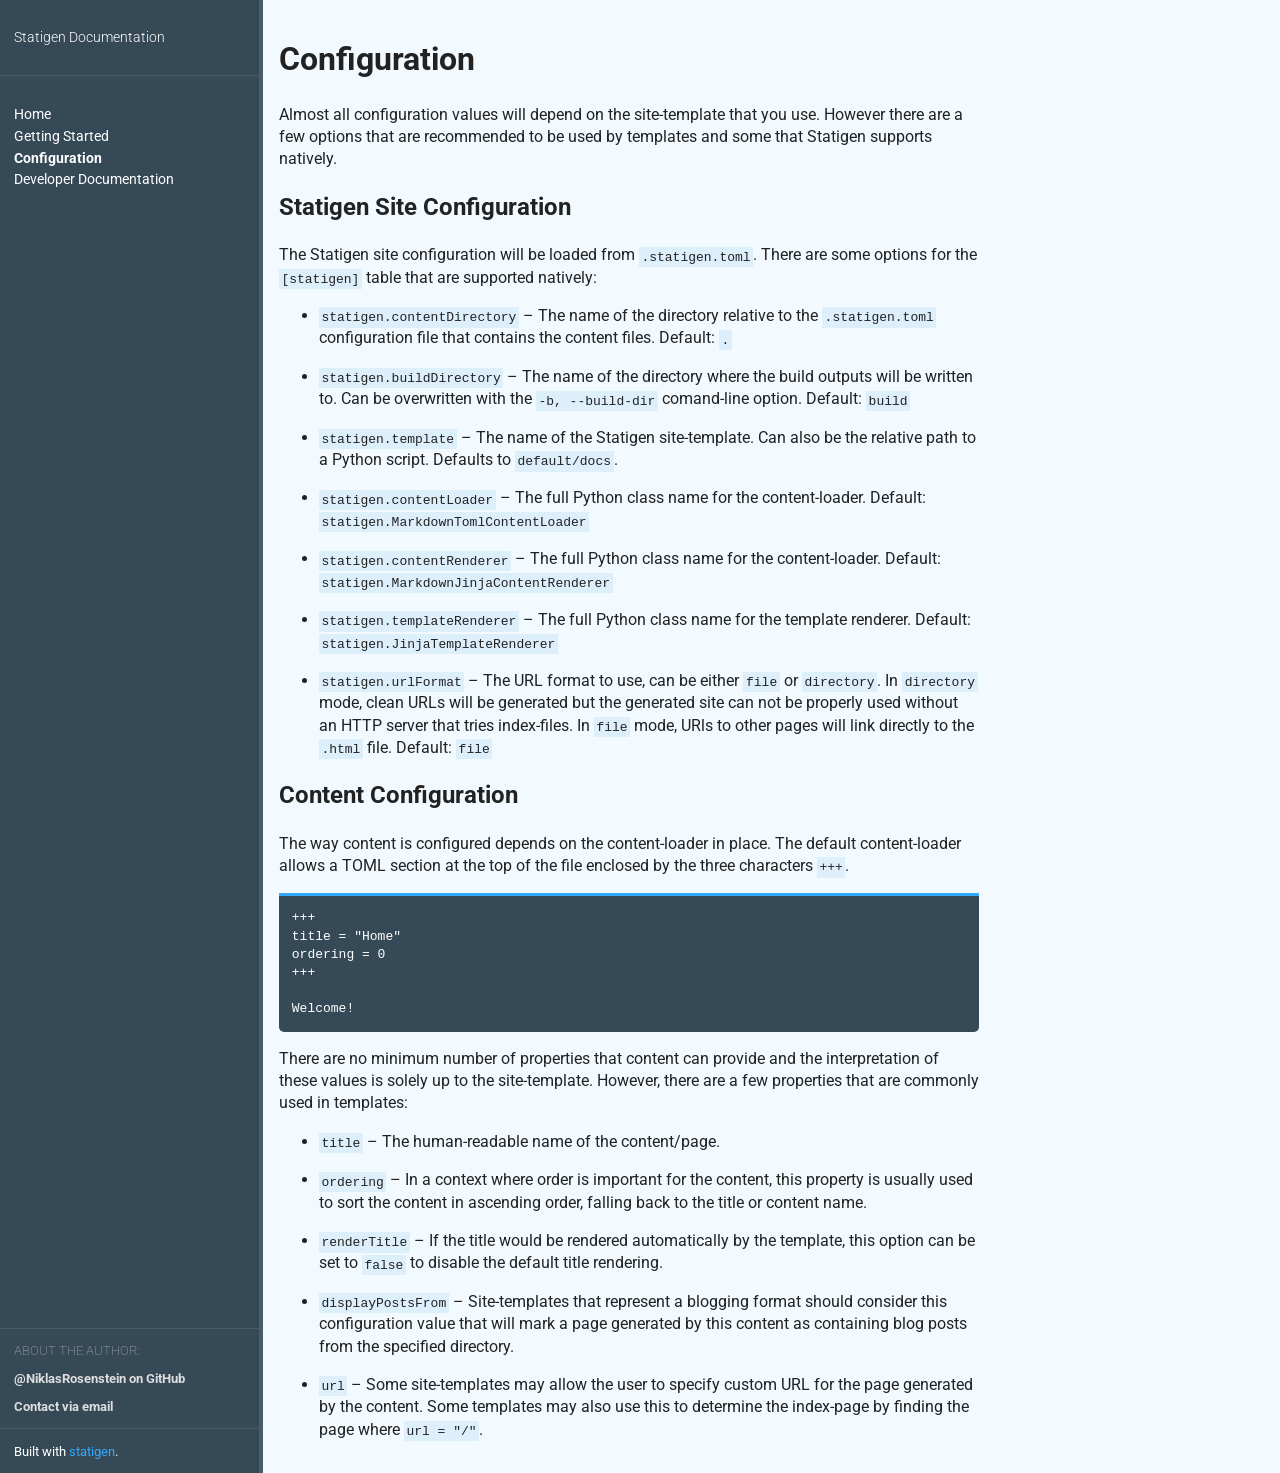
==== config.html @ b5ecdfa7 "inital commit" ====
<!DOCTYPE html>
<html>
  <head>
    <meta charset="utf8">
    <title>Configuration</title>
    <link href="static/style.css" rel="stylesheet">
  </head>
  <body>
    
    <div class="sidebar">
      <div class="title">
        <p><a href="index.html">Statigen Documentation</a></p>
      </div>
      <hr/>
      <div class="toc">
        
    <ul>
      
      <li><a class="" href="index.html">Home</a></li>
      
    <ul>
      
    </ul>
    
      
      <li><a class="" href="getting-started.html">Getting Started</a></li>
      
    <ul>
      
    </ul>
    
      
      <li><a class="active" href="config.html">Configuration</a></li>
      
    <ul>
      
    </ul>
    
      
      <li><a class="" href="developer.html">Developer Documentation</a></li>
      
    <ul>
      
    </ul>
    
      
    </ul>
    
      </div>
      
        <hr/>
        <div class="author">
          <p class="subtitle">About the author:</p>
          
          <a href="https://github.com/NiklasRosenstein">@NiklasRosenstein on GitHub</a>
          
          
          <a href="mailto:rosensteinniklas@gmail.com">Contact via email</a>
          
        </div>
      
      <hr/>
      <div class="statigen-notice">Built with <a href="https://github.com/NiklasRosenstein/statigen">statigen</a>.</div>
    </div>
    <div class="content">
      <div class="content-inner">
        
          <h1>Configuration</h1>
        
        <p>Almost all configuration values will depend on the site-template that you use.
However there are a few options that are recommended to be used by templates
and some that Statigen supports natively.</p>
<h2>Statigen Site Configuration</h2>
<p>The Statigen site configuration will be loaded from <code>.statigen.toml</code>.
There are some options for the <code>[statigen]</code> table that are supported
natively:</p>
<ul>
<li>
<p><code>statigen.contentDirectory</code> &ndash; The name of the directory relative
  to the <code>.statigen.toml</code> configuration file that contains the content
  files. Default: <code>.</code></p>
</li>
<li>
<p><code>statigen.buildDirectory</code> &ndash; The name of the directory where the
  build outputs will be written to. Can be overwritten with the <code>-b, --build-dir</code>
  comand-line option. Default: <code>build</code></p>
</li>
<li>
<p><code>statigen.template</code> &ndash; The name of the Statigen site-template. Can
  also be the relative path to a Python script. Defaults to <code>default/docs</code>.</p>
</li>
<li>
<p><code>statigen.contentLoader</code> &ndash; The full Python class name for the
  content-loader. Default: <code>statigen.MarkdownTomlContentLoader</code></p>
</li>
<li>
<p><code>statigen.contentRenderer</code> &ndash; The full Python class name for the
  content-loader. Default: <code>statigen.MarkdownJinjaContentRenderer</code></p>
</li>
<li>
<p><code>statigen.templateRenderer</code> &ndash; The full Python class name for the
  template renderer. Default: <code>statigen.JinjaTemplateRenderer</code></p>
</li>
<li>
<p><code>statigen.urlFormat</code> &ndash; The URL format to use, can be either <code>file</code>
  or <code>directory</code>. In <code>directory</code> mode, clean URLs will be generated but the
  generated site can not be properly used without an HTTP server that tries
  index-files. In <code>file</code> mode, URls to other pages will link directly to the
  <code>.html</code> file. Default: <code>file</code></p>
</li>
</ul>
<h2>Content Configuration</h2>
<p>The way content is configured depends on the content-loader in place. The
default content-loader allows a TOML section at the top of the file enclosed
by the three characters <code>+++</code>.</p>
<pre><code>+++
title = &quot;Home&quot;
ordering = 0
+++

Welcome!
</code></pre>

<p>There are no minimum number of properties that content can provide and the
interpretation of these values is solely up to the site-template. However,
there are a few properties that are commonly used in templates:</p>
<ul>
<li>
<p><code>title</code> &ndash; The human-readable name of the content/page.</p>
</li>
<li>
<p><code>ordering</code> &ndash; In a context where order is important for the content,
  this property is usually used to sort the content in ascending order, falling
  back to the title or content name.</p>
</li>
<li>
<p><code>renderTitle</code> &ndash; If the title would be rendered automatically by the
  template, this option can be set to <code>false</code> to disable the default title
  rendering.</p>
</li>
<li>
<p><code>displayPostsFrom</code> &ndash; Site-templates that represent a blogging format
  should consider this configuration value that will mark a page generated by
  this content as containing blog posts from the specified directory.</p>
</li>
<li>
<p><code>url</code> &ndash; Some site-templates may allow the user to specify custom URL
  for the page generated by the content. Some templates may also use this to
  determine the index-page by finding the page where <code>url = "/"</code>.</p>
</li>
</ul>
      </div>
    </div>
  </body>
</html>
---- static/style.css ----
@import url('https://fonts.googleapis.com/css?family=Roboto:300,400,700');

html {
  display: flex;
  flex-direction: column;
  font-family: "Roboto";
  min-height: 100%;
}
body {
  margin: 0;
  padding: 0;
  flex: 1;
}
body {
  display: flex;
}
a {
  color: #3af;
  text-decoration: none;
}
table {
  border-collapse: collapse;
}
table th {
  color: #444;
  background-color: white;
}
table tr {
  background-color: #f8f8f8;
}
table tr:nth-child(odd) {
  background-color: #efefef;
}
table th, table td {
  padding: 0.2em 1em;
  border: 1px solid gray;
}

.sidebar {
  display: flex;
  flex-direction: column;
  width: 230px;
  padding: 1em;
  background-color: #364957;
  color: white;
  font-size: 90%;
}
.sidebar .title a {
  font-weight: 300;
  color: inherit;
}
.toc {
  flex: 1;
}
.toc a {
  color: inherit;
  line-height: 1.5;
}
.toc > ul {
  padding-left: 0;
}
.toc ul ul {
  padding-left: 1em;
}
.toc ul ul li {
  color: #ccc;
  font-weight: 300;
}
.toc ul li {
  list-style: none;
}
.toc ul li a.active {
  font-weight: bold;
}
.sidebar .statigen-notice {
  font-size: 90%;
}
.sidebar .statigen-notice a {
  color: #3af;
}
.sidebar hr {
  margin: 1em -1em;
  display: block;
  border: none;
  border-top: 1px solid rgba(255, 255, 255, .1);
}
.sidebar .author {
  font-size: 90%;
}
.sidebar .author .subtitle {
  margin-top: 0;
  color: #999;
  font-weight: 200;
  text-transform: uppercase;
}
.sidebar .author > a {
  display: block;
  margin-top: 1em;
  color: #ddd;
  font-weight: bold;
}
.content {
  flex: 1;
  background-color: #f2faff;
  padding: 1em;
  color: #222;
  line-height: 1.4;
  border-left: 4px solid #4a5c68;
}
.content-inner {
  max-width: 700px;
}
.content p > code, .content li > code, .content td > code, .content th > code {
  background-color: #deeffc;
  padding: 0.2em;
}
.content pre {
  color: white;
  background-color: #364957;
  padding: 1em;
  border-top: 3px solid #3af;
  border-radius: 0 0 5px 5px;
}
.content blockquote {
  border-left: 3px solid #3af;
  margin: 0;
  padding: 1px 0em 1px 1em;
  background-color: #d7eeff;
  display: block;
  border-radius: 0px 5px 5px 0;
}
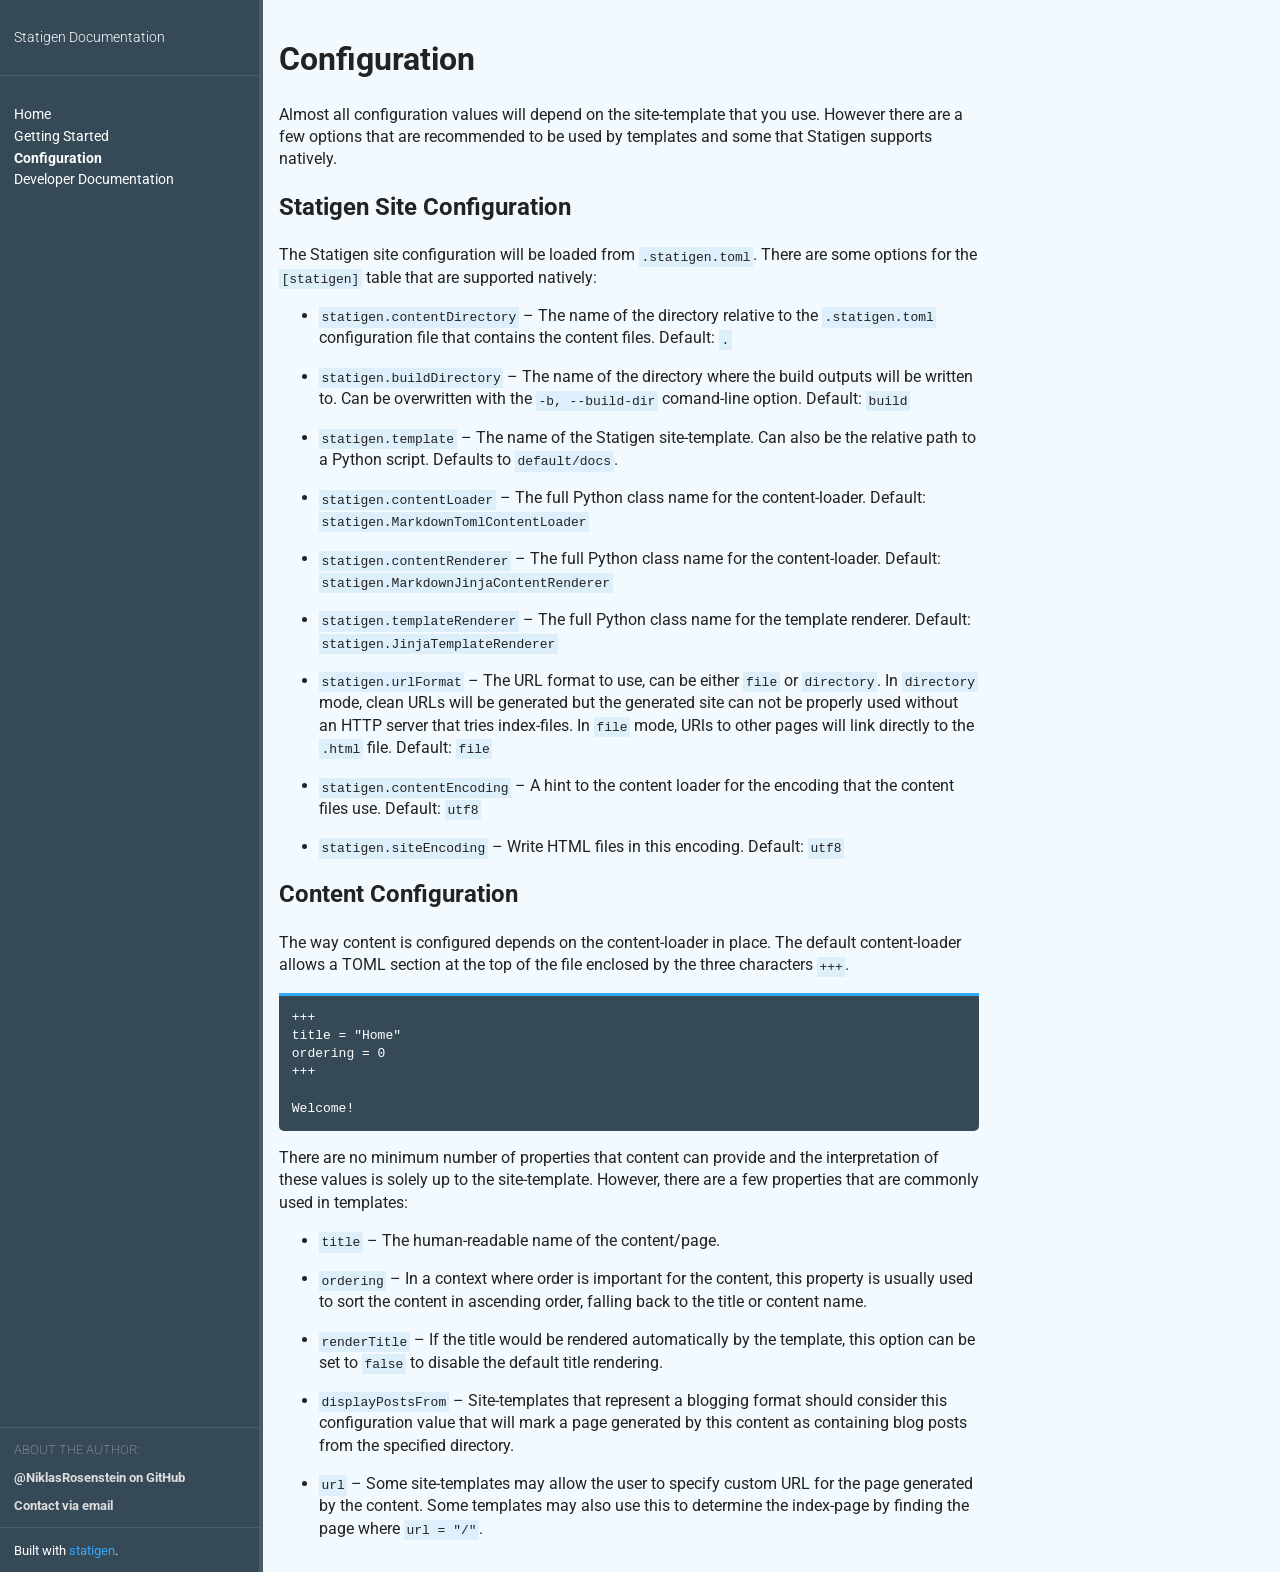
==== commit 7cc86f23: "update" ====
--- a/config.html
+++ b/config.html
@@ -108,6 +108,14 @@
   index-files. In <code>file</code> mode, URls to other pages will link directly to the
   <code>.html</code> file. Default: <code>file</code></p>
 </li>
+<li>
+<p><code>statigen.contentEncoding</code> &ndash; A hint to the content loader for the
+  encoding that the content files use. Default: <code>utf8</code></p>
+</li>
+<li>
+<p><code>statigen.siteEncoding</code> &ndash; Write HTML files in this encoding.
+  Default: <code>utf8</code></p>
+</li>
 </ul>
 <h2>Content Configuration</h2>
 <p>The way content is configured depends on the content-loader in place. The
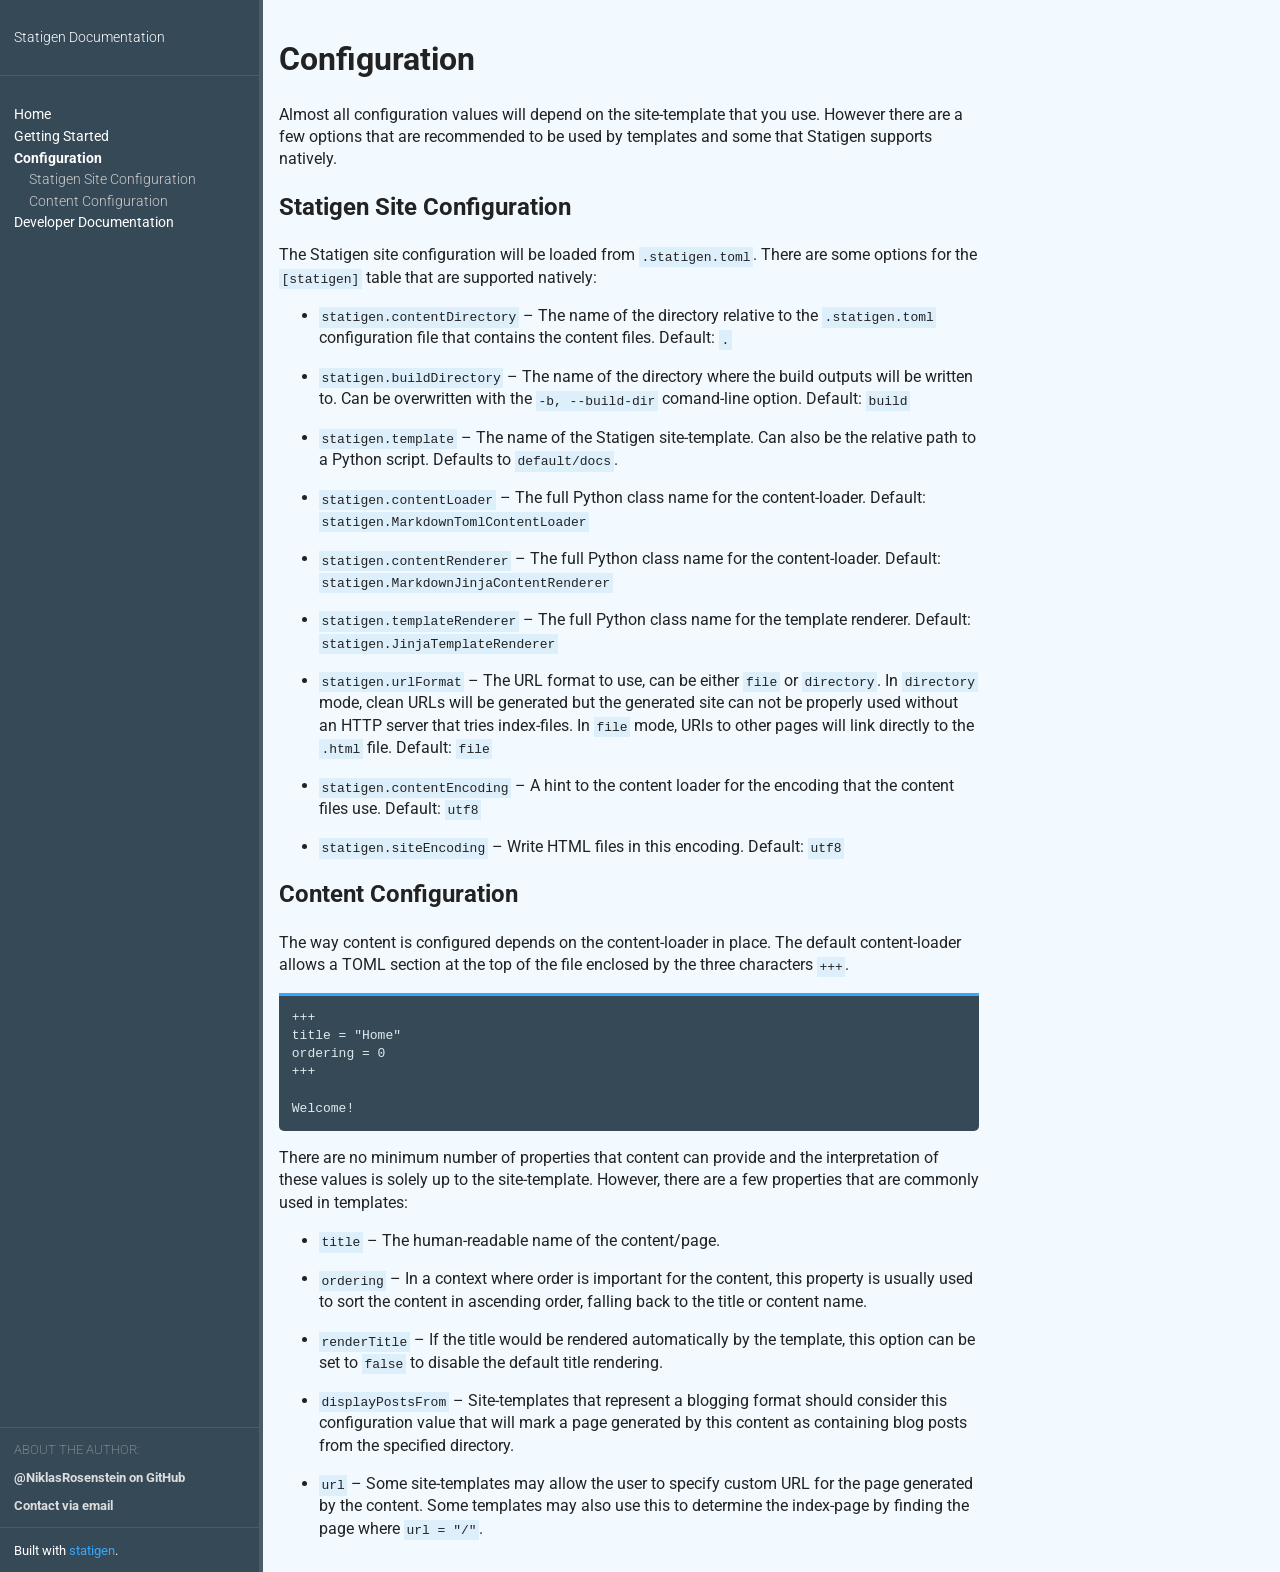
==== commit 1991d98f: "update" ====
--- a/config.html
+++ b/config.html
@@ -4,10 +4,12 @@
     <meta charset="utf8">
     <title>Configuration</title>
     <link href="static/style.css" rel="stylesheet">
+    <link href="static/pygments.css" rel="stylesheet">
   </head>
   <body>
     
     <div class="sidebar">
+      
       <div class="title">
         <p><a href="index.html">Statigen Documentation</a></p>
       </div>
@@ -18,12 +20,14 @@
       
       <li><a class="" href="index.html">Home</a></li>
       
+      
     <ul>
       
     </ul>
     
       
       <li><a class="" href="getting-started.html">Getting Started</a></li>
+      
       
     <ul>
       
@@ -32,12 +36,16 @@
       
       <li><a class="active" href="config.html">Configuration</a></li>
       
+        <div class="toc"><ul><li><a href="#Statigen-Site-Configuration">Statigen Site Configuration</a></li><li><a href="#Content-Configuration">Content Configuration</a></li></ul></div>
+      
+      
     <ul>
       
     </ul>
     
       
       <li><a class="" href="developer.html">Developer Documentation</a></li>
+      
       
     <ul>
       
@@ -67,96 +75,78 @@
         
           <h1>Configuration</h1>
         
-        <p>Almost all configuration values will depend on the site-template that you use.
+        
+<p>Almost all configuration values will depend on the site-template that you use.
 However there are a few options that are recommended to be used by templates
-and some that Statigen supports natively.</p>
-<h2>Statigen Site Configuration</h2>
-<p>The Statigen site configuration will be loaded from <code>.statigen.toml</code>.
-There are some options for the <code>[statigen]</code> table that are supported
+and some that Statigen supports natively.</p><h2 id="Statigen-Site-Configuration">Statigen Site Configuration</h2>
+<p>The Statigen site configuration will be loaded from <code class="codespan">.statigen.toml</code>.
+There are some options for the <code class="codespan">[statigen]</code> table that are supported
 natively:</p>
 <ul>
 <li>
-<p><code>statigen.contentDirectory</code> &ndash; The name of the directory relative
-  to the <code>.statigen.toml</code> configuration file that contains the content
-  files. Default: <code>.</code></p>
-</li>
+<p><code class="codespan">statigen.contentDirectory</code> – The name of the directory relative
+to the <code class="codespan">.statigen.toml</code> configuration file that contains the content
+files. Default: <code class="codespan">.</code></p></li>
 <li>
-<p><code>statigen.buildDirectory</code> &ndash; The name of the directory where the
-  build outputs will be written to. Can be overwritten with the <code>-b, --build-dir</code>
-  comand-line option. Default: <code>build</code></p>
-</li>
+<p><code class="codespan">statigen.buildDirectory</code> – The name of the directory where the
+build outputs will be written to. Can be overwritten with the <code class="codespan">-b, --build-dir</code>
+comand-line option. Default: <code class="codespan">build</code></p></li>
 <li>
-<p><code>statigen.template</code> &ndash; The name of the Statigen site-template. Can
-  also be the relative path to a Python script. Defaults to <code>default/docs</code>.</p>
-</li>
+<p><code class="codespan">statigen.template</code> – The name of the Statigen site-template. Can
+also be the relative path to a Python script. Defaults to <code class="codespan">default/docs</code>.</p></li>
 <li>
-<p><code>statigen.contentLoader</code> &ndash; The full Python class name for the
-  content-loader. Default: <code>statigen.MarkdownTomlContentLoader</code></p>
-</li>
+<p><code class="codespan">statigen.contentLoader</code> – The full Python class name for the
+content-loader. Default: <code class="codespan">statigen.MarkdownTomlContentLoader</code></p></li>
 <li>
-<p><code>statigen.contentRenderer</code> &ndash; The full Python class name for the
-  content-loader. Default: <code>statigen.MarkdownJinjaContentRenderer</code></p>
-</li>
+<p><code class="codespan">statigen.contentRenderer</code> – The full Python class name for the
+content-loader. Default: <code class="codespan">statigen.MarkdownJinjaContentRenderer</code></p></li>
 <li>
-<p><code>statigen.templateRenderer</code> &ndash; The full Python class name for the
-  template renderer. Default: <code>statigen.JinjaTemplateRenderer</code></p>
-</li>
+<p><code class="codespan">statigen.templateRenderer</code> – The full Python class name for the
+template renderer. Default: <code class="codespan">statigen.JinjaTemplateRenderer</code></p></li>
 <li>
-<p><code>statigen.urlFormat</code> &ndash; The URL format to use, can be either <code>file</code>
-  or <code>directory</code>. In <code>directory</code> mode, clean URLs will be generated but the
-  generated site can not be properly used without an HTTP server that tries
-  index-files. In <code>file</code> mode, URls to other pages will link directly to the
-  <code>.html</code> file. Default: <code>file</code></p>
-</li>
+<p><code class="codespan">statigen.urlFormat</code> – The URL format to use, can be either <code class="codespan">file</code>
+or <code class="codespan">directory</code>. In <code class="codespan">directory</code> mode, clean URLs will be generated but the
+generated site can not be properly used without an HTTP server that tries
+index-files. In <code class="codespan">file</code> mode, URls to other pages will link directly to the
+<code class="codespan">.html</code> file. Default: <code class="codespan">file</code></p></li>
 <li>
-<p><code>statigen.contentEncoding</code> &ndash; A hint to the content loader for the
-  encoding that the content files use. Default: <code>utf8</code></p>
-</li>
+<p><code class="codespan">statigen.contentEncoding</code> – A hint to the content loader for the
+encoding that the content files use. Default: <code class="codespan">utf8</code></p></li>
 <li>
-<p><code>statigen.siteEncoding</code> &ndash; Write HTML files in this encoding.
-  Default: <code>utf8</code></p>
-</li>
-</ul>
-<h2>Content Configuration</h2>
+<p><code class="codespan">statigen.siteEncoding</code> – Write HTML files in this encoding.
+Default: <code class="codespan">utf8</code></p></li></ul><h2 id="Content-Configuration">Content Configuration</h2>
 <p>The way content is configured depends on the content-loader in place. The
 default content-loader allows a TOML section at the top of the file enclosed
-by the three characters <code>+++</code>.</p>
+by the three characters <code class="codespan">+++</code>.</p>
 <pre><code>+++
 title = &quot;Home&quot;
 ordering = 0
 +++
 
 Welcome!
-</code></pre>
-
+</pre></code>
 <p>There are no minimum number of properties that content can provide and the
 interpretation of these values is solely up to the site-template. However,
 there are a few properties that are commonly used in templates:</p>
 <ul>
 <li>
-<p><code>title</code> &ndash; The human-readable name of the content/page.</p>
-</li>
+<p><code class="codespan">title</code> – The human-readable name of the content/page.</p></li>
 <li>
-<p><code>ordering</code> &ndash; In a context where order is important for the content,
-  this property is usually used to sort the content in ascending order, falling
-  back to the title or content name.</p>
-</li>
+<p><code class="codespan">ordering</code> – In a context where order is important for the content,
+this property is usually used to sort the content in ascending order, falling
+back to the title or content name.</p></li>
 <li>
-<p><code>renderTitle</code> &ndash; If the title would be rendered automatically by the
-  template, this option can be set to <code>false</code> to disable the default title
-  rendering.</p>
-</li>
+<p><code class="codespan">renderTitle</code> – If the title would be rendered automatically by the
+template, this option can be set to <code class="codespan">false</code> to disable the default title
+rendering.</p></li>
 <li>
-<p><code>displayPostsFrom</code> &ndash; Site-templates that represent a blogging format
-  should consider this configuration value that will mark a page generated by
-  this content as containing blog posts from the specified directory.</p>
-</li>
+<p><code class="codespan">displayPostsFrom</code> – Site-templates that represent a blogging format
+should consider this configuration value that will mark a page generated by
+this content as containing blog posts from the specified directory.</p></li>
 <li>
-<p><code>url</code> &ndash; Some site-templates may allow the user to specify custom URL
-  for the page generated by the content. Some templates may also use this to
-  determine the index-page by finding the page where <code>url = "/"</code>.</p>
-</li>
-</ul>
+<p><code class="codespan">url</code> – Some site-templates may allow the user to specify custom URL
+for the page generated by the content. Some templates may also use this to
+determine the index-page by finding the page where <code class="codespan">url = "/"</code>.</p></li></ul>
       </div>
     </div>
   </body>
--- a/static/style.css
+++ b/static/style.css
@@ -21,7 +21,7 @@
 table {
   border-collapse: collapse;
 }
-table th {
+table th, thead td {
   color: #444;
   background-color: white;
 }
@@ -115,7 +115,7 @@
   padding: 0.2em;
 }
 .content pre {
-  color: white;
+  color: #deeaed;
   background-color: #364957;
   padding: 1em;
   border-top: 3px solid #3af;
@@ -128,4 +128,25 @@
   background-color: #d7eeff;
   display: block;
   border-radius: 0px 5px 5px 0;
-}+}
+.content .admonition {
+  background-color: #364957;
+  padding: .5em;
+  border-top: 3px solid #3af;
+  margin-top: 1em;
+  margin-bottom: 1em;
+  color: white;
+  border-radius: 0 0 5px 5px;
+}
+.content .admonition .admonition-title {
+  font-weight: bold;
+}
+.content .admonition code {
+  background-color: rgba(255, 255, 255, 0.1);
+}
+.content .admonition.warn {
+  border-color: #ad0a0a;
+}
+.content .admonition.todo {
+  border-color: #cc8c1c;
+}
--- a/static/pygments.css
+++ b/static/pygments.css
@@ -0,0 +1,60 @@
+.hll { background-color: #ffffcc }
+.c { color: #95a5a6 } /* Comment */
+.err { color: #a61717 } /* Error */
+.k { color: #728E00 } /* Keyword */
+.n { color: #deeaed } /* Name */
+.o { color: #728E00 } /* Operator */
+.ch { color: #95a5a6 } /* Comment.Hashbang */
+.cm { color: #95a5a6 } /* Comment.Multiline */
+.cp { color: #728E00 } /* Comment.Preproc */
+.cpf { color: #95a5a6 } /* Comment.PreprocFile */
+.c1 { color: #95a5a6 } /* Comment.Single */
+.cs { color: #95a5a6 } /* Comment.Special */
+.kc { color: #00979D } /* Keyword.Constant */
+.kd { color: #728E00 } /* Keyword.Declaration */
+.kn { color: #728E00 } /* Keyword.Namespace */
+.kp { color: #00979D } /* Keyword.Pseudo */
+.kr { color: #00979D } /* Keyword.Reserved */
+.kt { color: #00979D } /* Keyword.Type */
+.m { color: #8A7B52 } /* Literal.Number */
+.s { color: #7F8C8D } /* Literal.String */
+.na { color: #deeaed } /* Name.Attribute */
+.nb { color: #728E00 } /* Name.Builtin */
+.nc { color: #deeaed } /* Name.Class */
+.no { color: #deeaed } /* Name.Constant */
+.nd { color: #deeaed } /* Name.Decorator */
+.ni { color: #deeaed } /* Name.Entity */
+.ne { color: #deeaed } /* Name.Exception */
+.nf { color: #D35400 } /* Name.Function */
+.nl { color: #deeaed } /* Name.Label */
+.nn { color: #deeaed } /* Name.Namespace */
+.nx { color: #728E00 } /* Name.Other */
+.py { color: #deeaed } /* Name.Property */
+.nt { color: #deeaed } /* Name.Tag */
+.nv { color: #deeaed } /* Name.Variable */
+.ow { color: #728E00 } /* Operator.Word */
+.mb { color: #8A7B52 } /* Literal.Number.Bin */
+.mf { color: #8A7B52 } /* Literal.Number.Float */
+.mh { color: #8A7B52 } /* Literal.Number.Hex */
+.mi { color: #8A7B52 } /* Literal.Number.Integer */
+.mo { color: #8A7B52 } /* Literal.Number.Oct */
+.sa { color: #7F8C8D } /* Literal.String.Affix */
+.sb { color: #7F8C8D } /* Literal.String.Backtick */
+.sc { color: #7F8C8D } /* Literal.String.Char */
+.dl { color: #7F8C8D } /* Literal.String.Delimiter */
+.sd { color: #7F8C8D } /* Literal.String.Doc */
+.s2 { color: #7F8C8D } /* Literal.String.Double */
+.se { color: #7F8C8D } /* Literal.String.Escape */
+.sh { color: #7F8C8D } /* Literal.String.Heredoc */
+.si { color: #7F8C8D } /* Literal.String.Interpol */
+.sx { color: #7F8C8D } /* Literal.String.Other */
+.sr { color: #7F8C8D } /* Literal.String.Regex */
+.s1 { color: #7F8C8D } /* Literal.String.Single */
+.ss { color: #7F8C8D } /* Literal.String.Symbol */
+.bp { color: #728E00 } /* Name.Builtin.Pseudo */
+.fm { color: #D35400 } /* Name.Function.Magic */
+.vc { color: #deeaed } /* Name.Variable.Class */
+.vg { color: #deeaed } /* Name.Variable.Global */
+.vi { color: #deeaed } /* Name.Variable.Instance */
+.vm { color: #deeaed } /* Name.Variable.Magic */
+.il { color: #8A7B52 } /* Literal.Number.Integer.Long */
